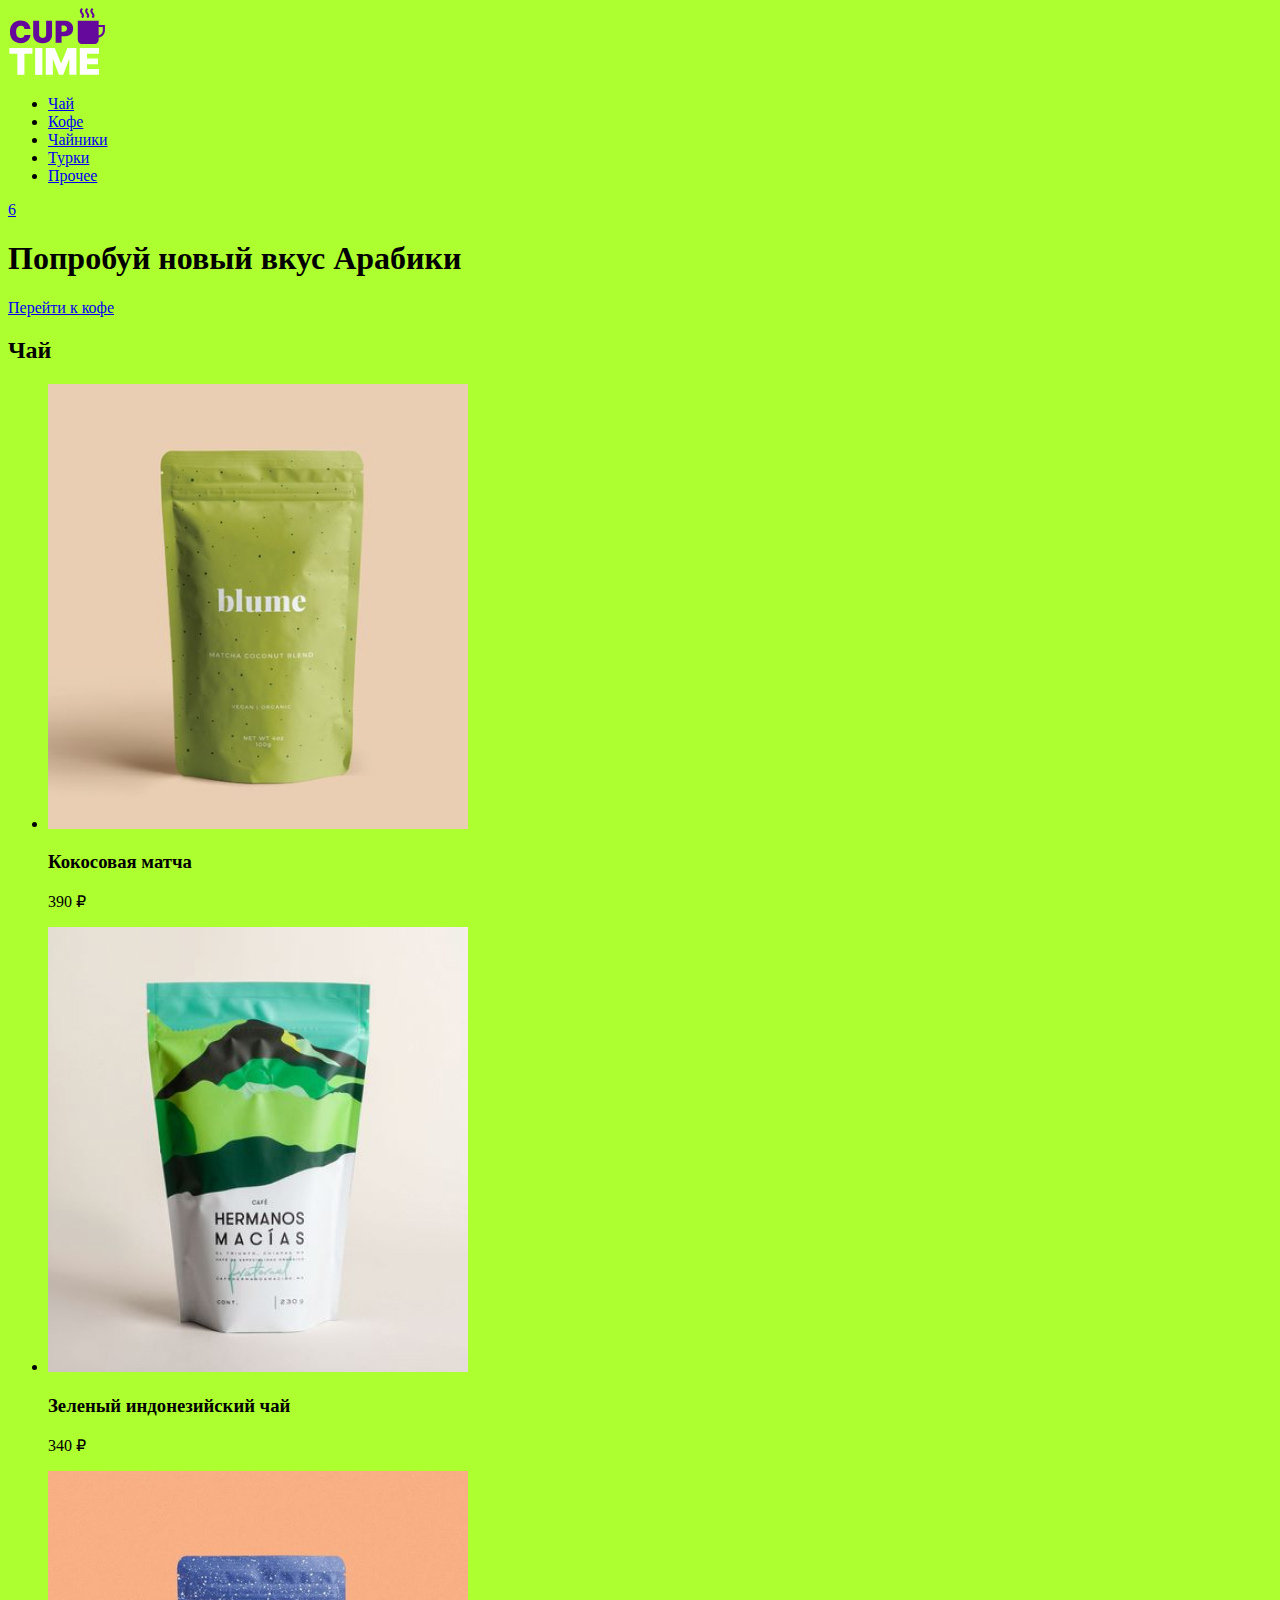
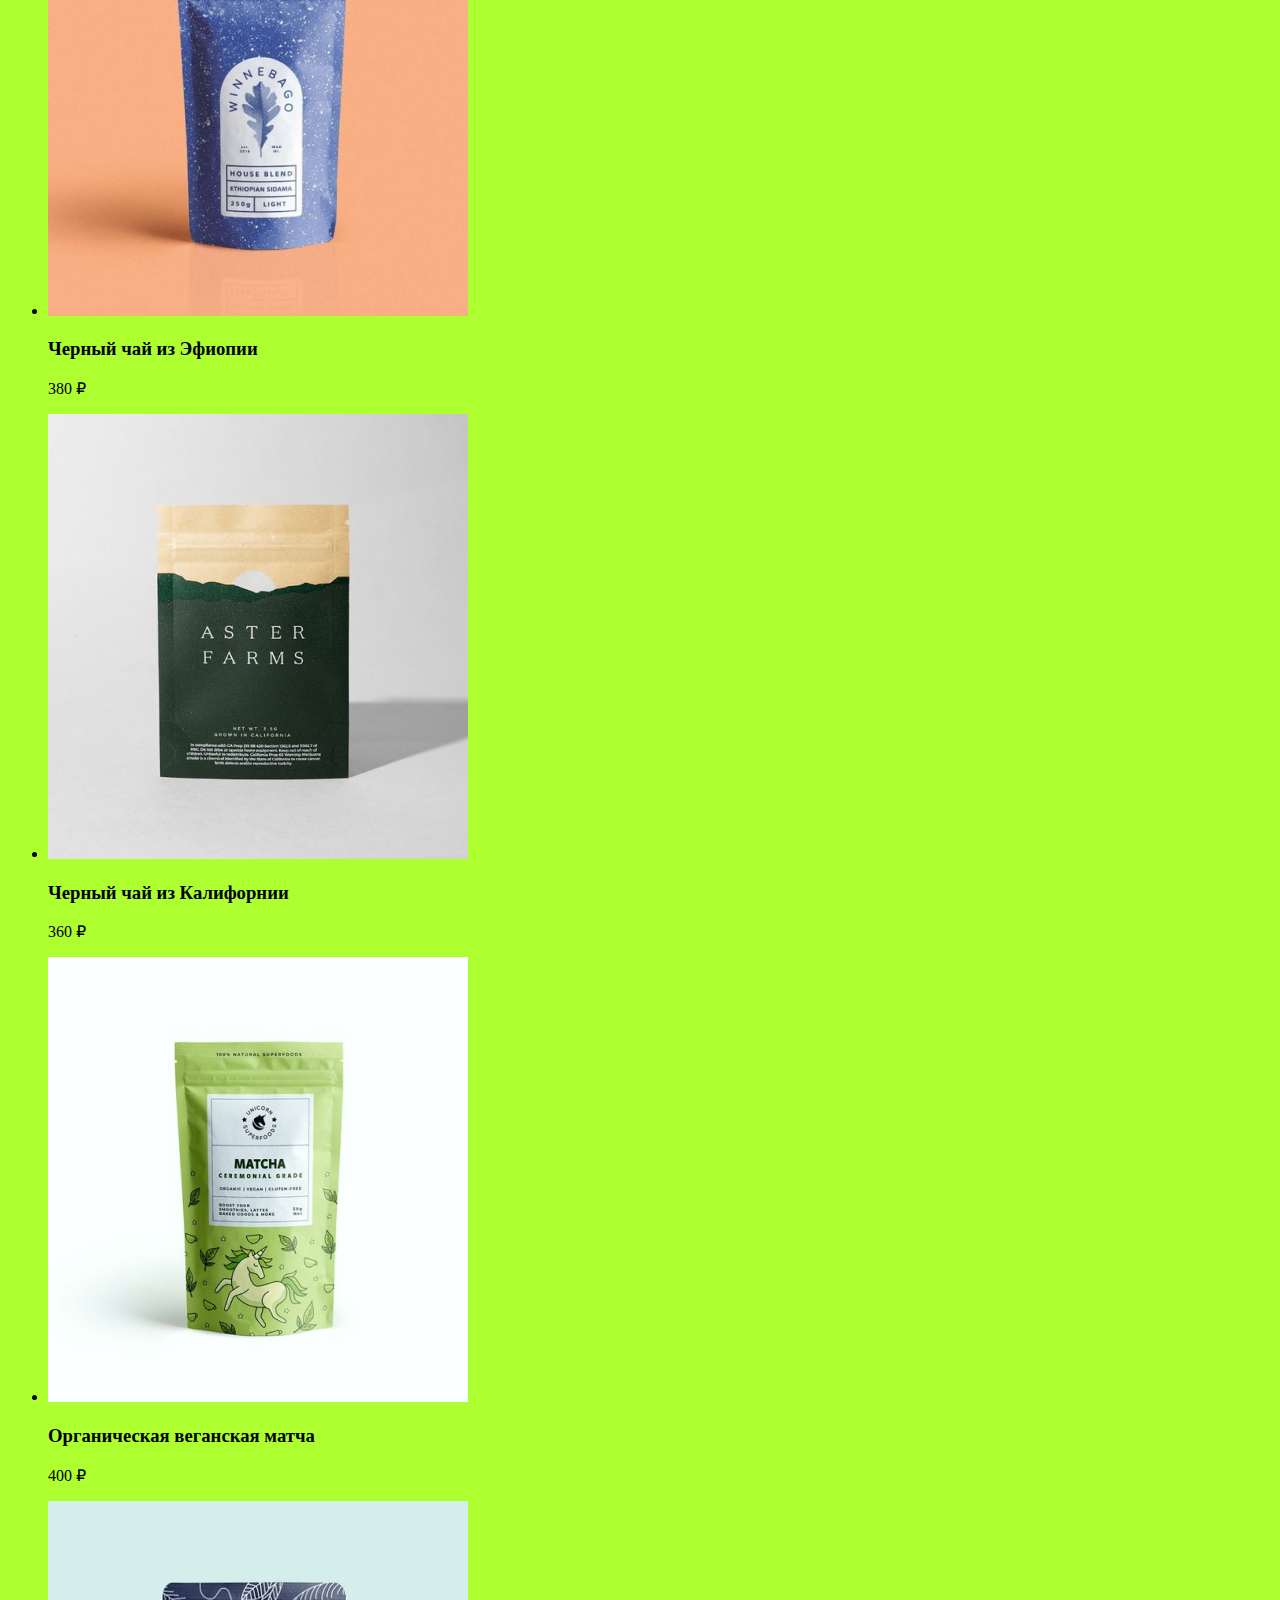
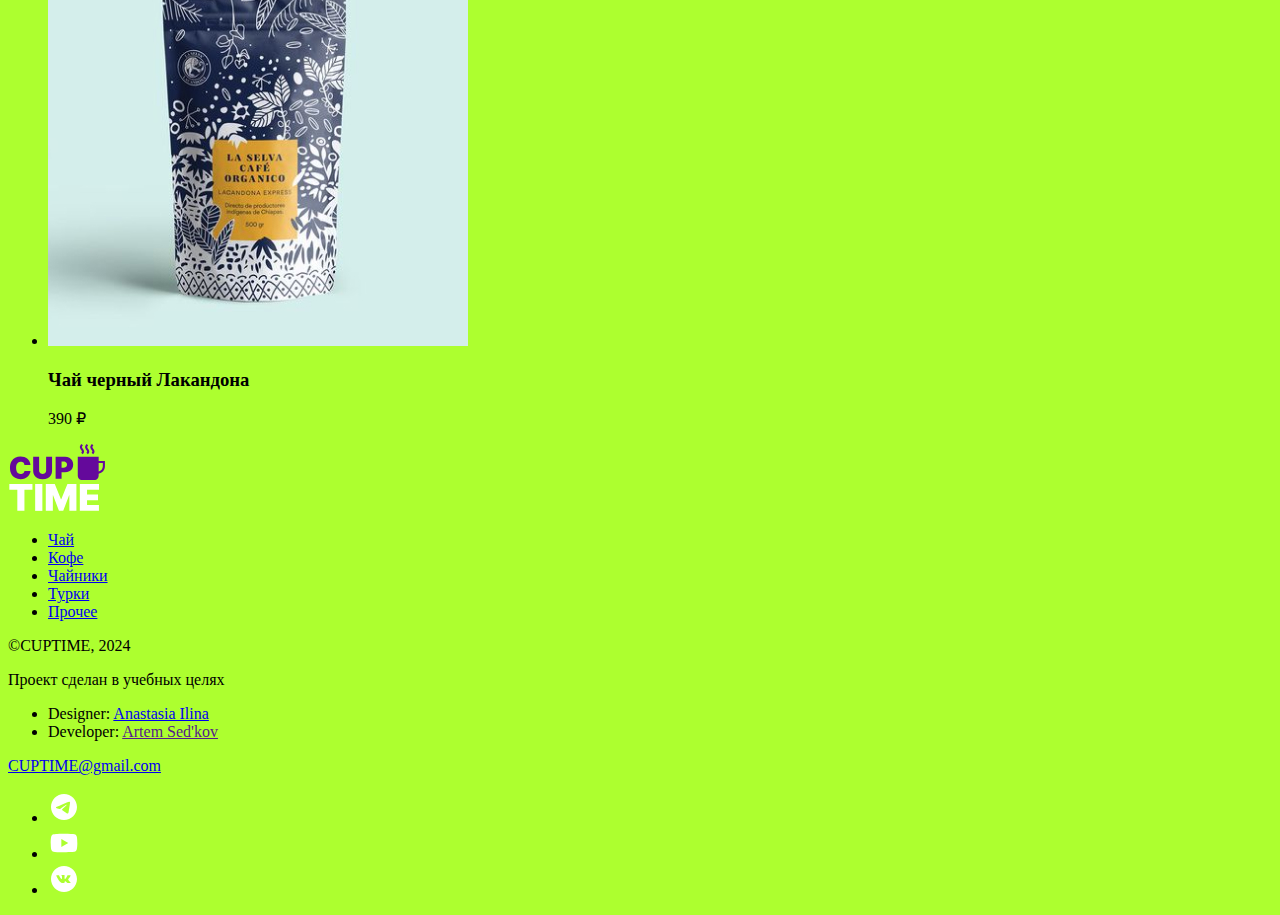
==== index.html @ 1fa9e643 "init project" ====
<!DOCTYPE html>
<html lang="ru">

<head>
	<meta charset="UTF-8">
	<meta name="viewport" content="width=device-width, initial-scale=1.0">
	<title>Cap Time by Artem</title>
</head>

<body style="background-color:greenyellow;">
	<header class="header">
		<div class="container">
			<a class="header__logo-link">
				<img src="image/logo.svg" alt="Логотип Cap Time" class="header__logo">
			</a>

			<nav class="header__nav">
				<ul class="header__menu">
					<li class="header__menu-item">
						<a href="#" class="header__menu-link">Чай</a>
					</li>
					<li class="header__menu-item">
						<a href="#" class="header__menu-link">Кофе</a>
					</li>
					<li class="header__menu-item">
						<a href="#" class="header__menu-link">Чайники</a>
					</li>
					<li class="header__menu-item">
						<a href="#" class="header__menu-link">Турки</a>
					</li>
					<li class="header__menu-item">
						<a href="#" class="header__menu-link">Прочее</a>
					</li>
				</ul>

			</nav>

			<a href="cart.html" class="header__cart-link">6</a>
		</div>
	</header>
	<main class="main">
		<section class="promo">
			<div class="container">
				<div class="promo__container">
					<h1 class="promo__title">
						Попробуй новый вкус Арабики</h1>

					<a href="#" class="promo__link">Перейти к кофе</a>
				</div>
			</div>
		</section>
		<section class="products">
			<div class="container">
				<h2 class="products__title">Чай</h2>

				<ul class="products__list">
					<li class="products__item">
						<article class="product">
							<img src="image/photo-2.jpg" alt="Кокосовая матча" class="product__image">
							<h3 class="product__title">Кокосовая матча</h3>
							<p class="product__price">390 ₽</p>
						</article>
					</li>
					<li class="products__item">
						<article class="product">
							<img src="image/photo-1.jpg" alt="Зеленый индонезийский чай" class="product__image">
							<h3 class="product__title">Зеленый индонезийский чай</h3>
							<p class="product__price">340 ₽</p>
						</article>
					</li>
					<li class="products__item">
						<article class="product">
							<img src="image/photo.jpg" alt="Черный чай из Эфиопии" class="product__image">
							<h3 class="product__title">Черный чай из Эфиопии</h3>
							<p class="product__price">380 ₽</p>
						</article>
					</li>
					<li class="products__item">
						<article class="product">
							<img src="image/photo-5.jpg" alt="Черный чай из Калифорнии" class="product__image">
							<h3 class="product__title">Черный чай из Калифорнии</h3>
							<p class="product__price">360 ₽</p>
						</article>
					</li>
					<li class="products__item">
						<article class="product">
							<img src="image/photo-4.jpg" alt="Органическая веганская матча" class="product__image">
							<h3 class="product__title">Органическая веганская матча</h3>
							<p class="product__price">400 ₽</p>
						</article>
					</li>
					<li class="products__item">
						<article class="product">
							<img src="image/photo-3.jpg" alt="Чай черный Лакандона" class="product__image">
							<h3 class="product__title">Чай черный Лакандона</h3>
							<p class="product__price">390 ₽</p>
						</article>
					</li>
				</ul>
			</div>
		</section>
	</main>

	<footer class="footer">
		<div class="container footer__container">
			<a class="footer__logo-link">
				<img src="image/logo.svg" alt="Логотип Cup Time" class="footer__logo">
			</a>

			<div class="footer__nav">
				<ul class="footer__menu">
					<li class="footer__menu-item">
						<a href="#" class="footer__menu-link">Чай</a>
					</li>
					<li class="footer__menu-item">
						<a href="#" class="footer__menu-link">Кофе</a>
					</li>
					<li class="footer__menu-item">
						<a href="#" class="footer__menu-link">Чайники</a>
					</li>
					<li class="footer__menu-item">
						<a href="#" class="footer__menu-link">Турки</a>
					</li>
					<li class="footer__menu-item">
						<a href="#" class="footer__menu-link">Прочее</a>
					</li>
				</ul>
			</div>

			<div class="footer__info">
				<p class="footer__copyright">©CUPTIME, 2024</p>

				<p class="footer__description">Проект сделан в учебных целях</p>

				<ul class="footer__developers">
					<li class="footer_developer">Designer:
						<a href="#" class="footer__developer-link">Anastasia Ilina</a>
					</li>
					<li class="footer_developer">Developer:
						<a href="" class="footer__developer-link">Artem Sed'kov</a>
					</li>
				</ul>
			</div>

			<div class="footer__contacts">
				<a href="mailto:CUPTIME@gmail.com" class="footer__email">CUPTIME@gmail.com</a>

				<ul class="footer__social">
					<li class="footer_social__item">
						<a href="#" class="footer__social-link">
							<svg width="32" height="32" viewBox="0 0 32 32" fill="none" xmlns="http://www.w3.org/2000/svg">
								<path
									d="M16 3C8.824 3 3 8.824 3 16C3 23.176 8.824 29 16 29C23.176 29 29 23.176 29 16C29 8.824 23.176 3 16 3ZM22.032 11.84C21.837 13.894 20.992 18.886 20.563 21.187C20.381 22.162 20.017 22.487 19.679 22.526C18.925 22.591 18.353 22.032 17.625 21.551C16.481 20.797 15.831 20.329 14.726 19.601C13.439 18.756 14.271 18.288 15.012 17.534C15.207 17.339 18.535 14.31 18.6 14.037C18.609 13.9957 18.6078 13.9527 18.5965 13.9119C18.5852 13.8712 18.5641 13.8338 18.535 13.803C18.457 13.738 18.353 13.764 18.262 13.777C18.145 13.803 16.325 15.012 12.776 17.404C12.256 17.755 11.788 17.937 11.372 17.924C10.904 17.911 10.02 17.664 9.357 17.443C8.538 17.183 7.901 17.04 7.953 16.585C7.979 16.351 8.304 16.117 8.915 15.87C12.711 14.219 15.233 13.127 16.494 12.607C20.108 11.099 20.849 10.839 21.343 10.839C21.447 10.839 21.694 10.865 21.85 10.995C21.98 11.099 22.019 11.242 22.032 11.346C22.019 11.424 22.045 11.658 22.032 11.84Z"
									fill="white" />
							</svg>
						</a>
					</li>
					<li class="footer_social__item">
						<a href="#" class="footer__social-link">
							<svg width="32" height="32" viewBox="0 0 32 32" fill="none" xmlns="http://www.w3.org/2000/svg">
								<path
									d="M13.3337 20.0001L20.2537 16.0001L13.3337 12.0001V20.0001ZM28.747 9.56008C28.9203 10.1867 29.0403 11.0267 29.1203 12.0934C29.2137 13.1601 29.2537 14.0801 29.2537 14.8801L29.3337 16.0001C29.3337 18.9201 29.1203 21.0667 28.747 22.4401C28.4137 23.6401 27.6403 24.4134 26.4403 24.7467C25.8137 24.9201 24.667 25.0401 22.907 25.1201C21.1737 25.2134 19.587 25.2534 18.1203 25.2534L16.0003 25.3334C10.4137 25.3334 6.93366 25.1201 5.56033 24.7467C4.36033 24.4134 3.58699 23.6401 3.25366 22.4401C3.08033 21.8134 2.96033 20.9734 2.88033 19.9067C2.78699 18.8401 2.74699 17.9201 2.74699 17.1201L2.66699 16.0001C2.66699 13.0801 2.88033 10.9334 3.25366 9.56008C3.58699 8.36008 4.36033 7.58675 5.56033 7.25341C6.18699 7.08008 7.33366 6.96008 9.09366 6.88008C10.827 6.78675 12.4137 6.74675 13.8803 6.74675L16.0003 6.66675C21.587 6.66675 25.067 6.88008 26.4403 7.25341C27.6403 7.58675 28.4137 8.36008 28.747 9.56008Z"
									fill="white" />
							</svg>
						</a>
					</li>
					<li class="footer_social__item">
						<a href="#" class="footer__social-link">
							<svg width="32" height="32" viewBox="0 0 32 32" fill="none" xmlns="http://www.w3.org/2000/svg">
								<path
									d="M16 3C8.82021 3 3 8.82021 3 16C3 23.1798 8.82021 29 16 29C23.1798 29 29 23.1798 29 16C29 8.82021 23.1798 3 16 3ZM20.9996 17.667C20.9996 17.667 22.1493 18.8018 22.4323 19.3285C22.4404 19.3394 22.4445 19.3502 22.4472 19.3556C22.5623 19.5493 22.5894 19.6996 22.5325 19.812C22.4377 19.9989 22.1127 20.0909 22.0017 20.0991H19.9704C19.8296 20.0991 19.5344 20.0625 19.1769 19.816C18.902 19.6238 18.6311 19.3082 18.3671 19.0008C17.973 18.5431 17.6318 18.1477 17.2878 18.1477C17.2441 18.1476 17.2007 18.1545 17.1592 18.168C16.8992 18.252 16.566 18.623 16.566 19.6116C16.566 19.9203 16.3223 20.0977 16.1503 20.0977H15.22C14.9031 20.0977 13.2524 19.9867 11.7899 18.4443C9.99969 16.5552 8.38823 12.7662 8.37469 12.731C8.27312 12.4859 8.48302 12.3546 8.71187 12.3546H10.7634C11.037 12.3546 11.1264 12.5211 11.1886 12.6687C11.2618 12.8407 11.5299 13.5246 11.97 14.2937C12.6836 15.5477 13.121 16.0569 13.4718 16.0569C13.5375 16.0561 13.6021 16.0394 13.66 16.0081C14.1177 15.7535 14.0324 14.1218 14.0121 13.7832C14.0121 13.7196 14.0107 13.0533 13.7765 12.7337C13.6085 12.5022 13.3228 12.4142 13.1495 12.3817C13.2196 12.2849 13.3121 12.2064 13.419 12.1528C13.7331 11.9957 14.2992 11.9727 14.8611 11.9727H15.174C15.7833 11.9808 15.9404 12.0201 16.1611 12.0756C16.608 12.1826 16.6175 12.471 16.5782 13.4582C16.566 13.7385 16.5539 14.0554 16.5539 14.4292C16.5539 14.5104 16.5498 14.5971 16.5498 14.6892C16.5363 15.1916 16.52 15.7617 16.8748 15.9959C16.9211 16.025 16.9745 16.0404 17.0292 16.0406C17.1524 16.0406 17.5234 16.0406 18.5282 14.3168C18.8381 13.7619 19.1074 13.1853 19.334 12.5916C19.3543 12.5564 19.4139 12.448 19.4843 12.406C19.5362 12.3795 19.5939 12.3661 19.6522 12.3668H22.064C22.3267 12.3668 22.5068 12.406 22.5406 12.5076C22.6002 12.6687 22.5298 13.1603 21.4289 14.6512L20.9373 15.2999C19.9393 16.608 19.9393 16.6744 20.9996 17.667Z"
									fill="white" />
							</svg>
						</a>
					</li>
				</ul>
			</div>
		</div>
	</footer>
</body>

</html>
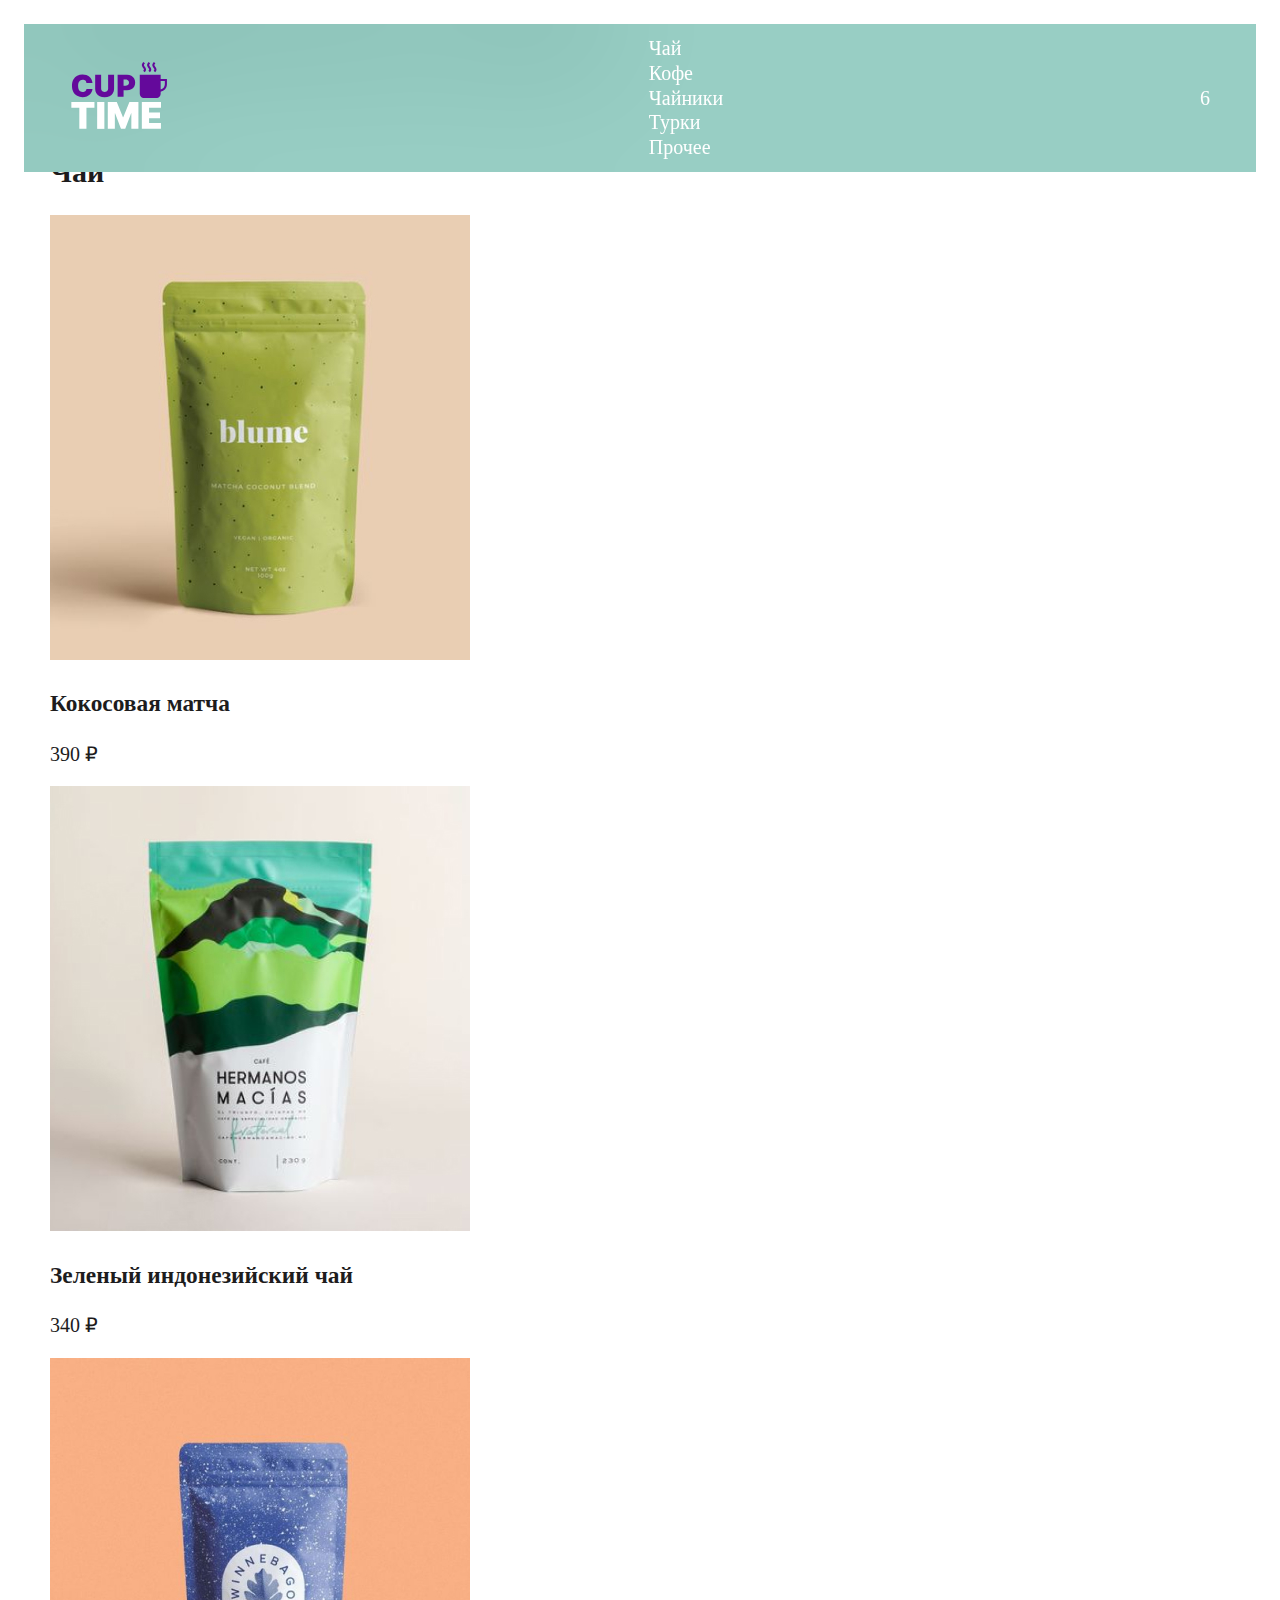
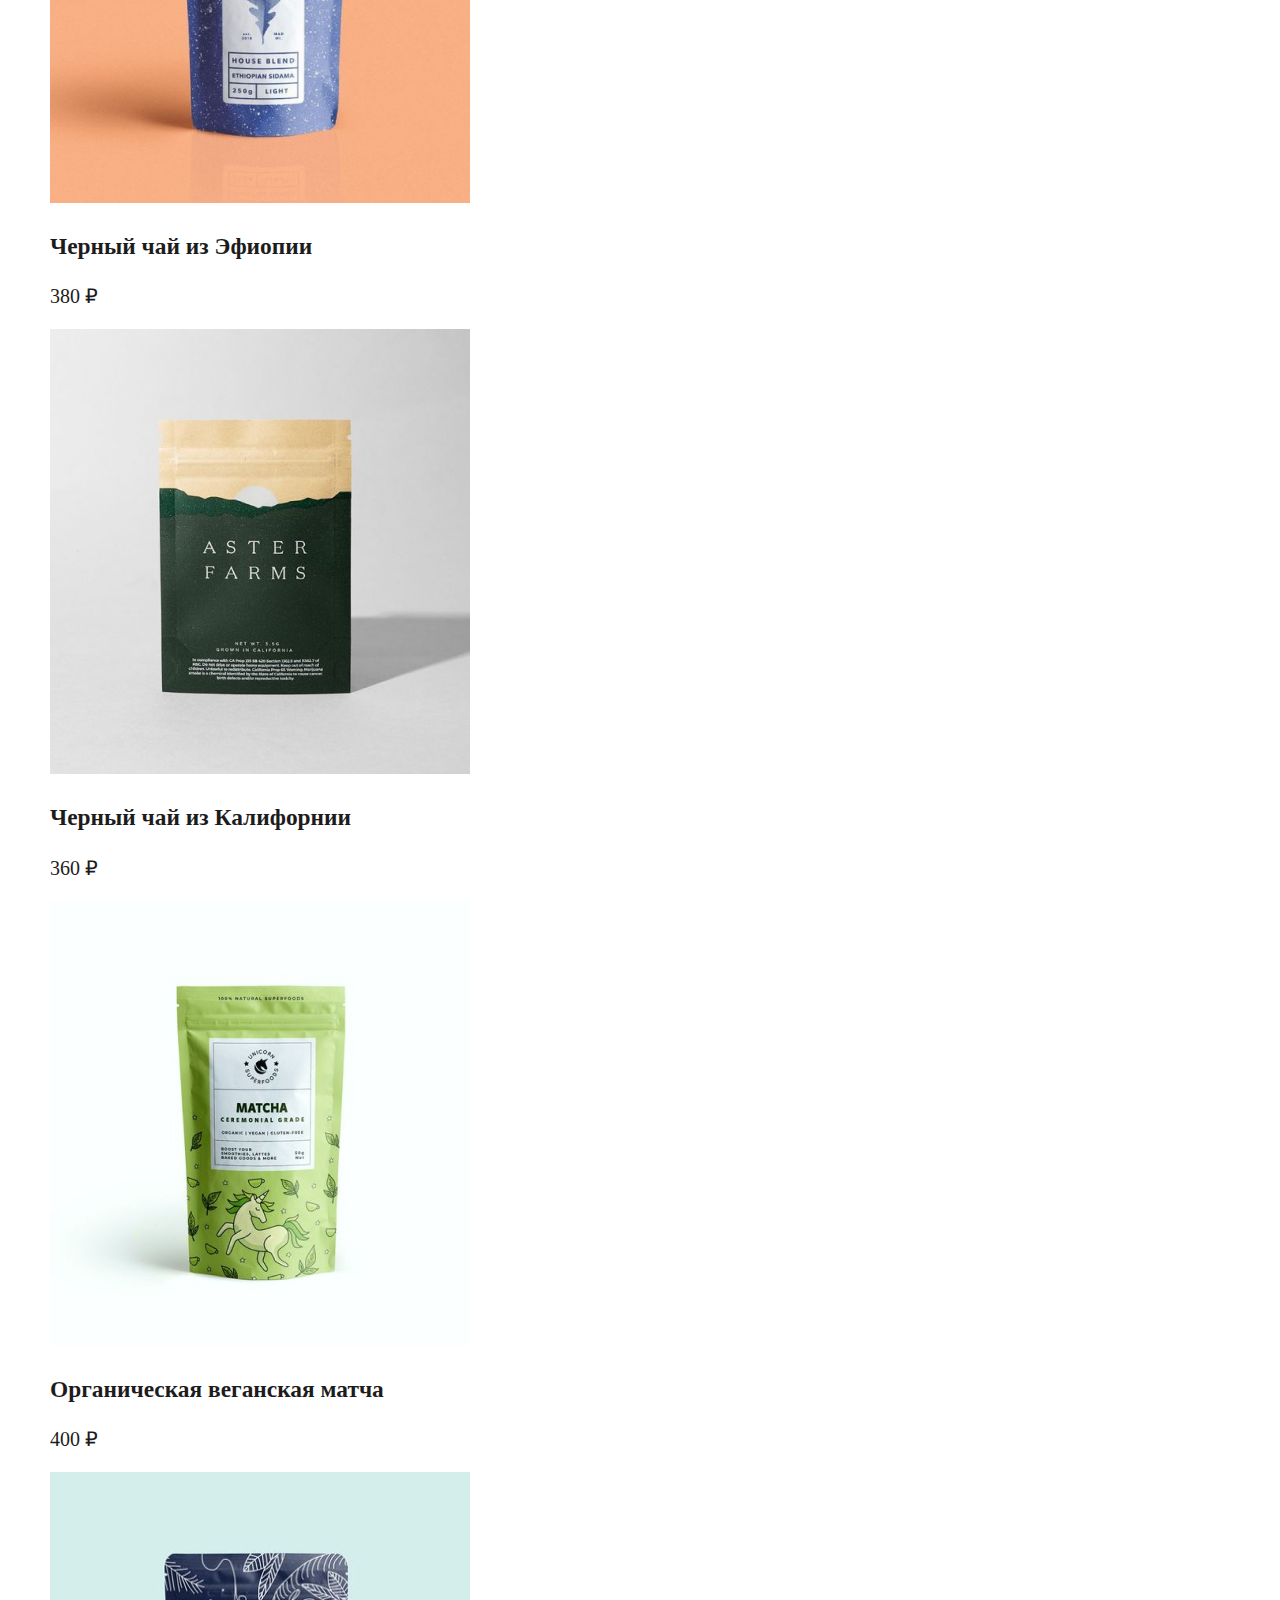
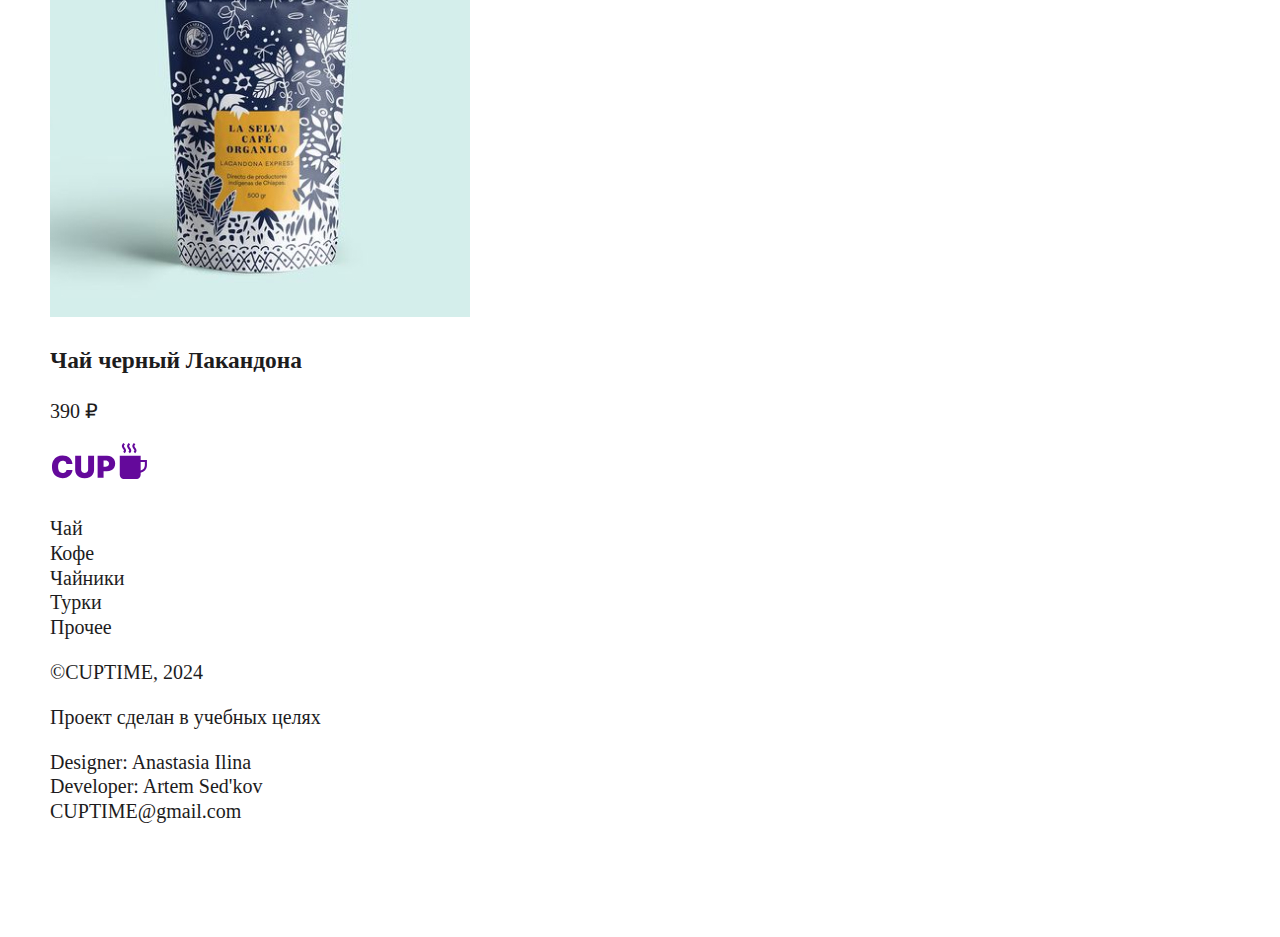
==== commit 9bb11774: "add style" ====
--- a/index.html
+++ b/index.html
@@ -5,11 +5,14 @@
 	<meta charset="UTF-8">
 	<meta name="viewport" content="width=device-width, initial-scale=1.0">
 	<title>Cap Time by Artem</title>
+	<link rel="stylesheet" href="styles/normalize.css">
+	<link rel="stylesheet" href="styles/style.css">
+
 </head>
 
-<body style="background-color:greenyellow;">
+<body>
 	<header class="header">
-		<div class="container">
+		<div class="container header__container">
 			<a class="header__logo-link">
 				<img src="image/logo.svg" alt="Логотип Cap Time" class="header__logo">
 			</a>
@@ -164,7 +167,7 @@
 							</svg>
 						</a>
 					</li>
-					<li class="footer_social__item">
+					<li class="footer_social-item">
 						<a href="#" class="footer__social-link">
 							<svg width="32" height="32" viewBox="0 0 32 32" fill="none" xmlns="http://www.w3.org/2000/svg">
 								<path
--- a/styles/style.css
+++ b/styles/style.css
@@ -0,0 +1,87 @@
+@font-face {
+  font-display: swap; 
+  font-family: 'Inter';
+  font-style: normal;
+  font-weight: 400;
+  src: url('../fonts/inter-v13-cyrillic_latin-regular.woff2') format('woff2');
+}
+
+html {
+	box-sizing: border-box;
+}
+
+*,
+*::before,
+*::after {
+	box-sizing: inherit;
+}
+
+body {
+	font-family: Inter;
+	background-color: #fff;
+	font-size: 20px;
+	line-height: 1.24;
+	color: #1d1c1d;
+}
+
+ul {
+  padding-left: 0;
+  margin-top: 0;
+  margin-bottom: 0;
+  list-style: none;
+}
+
+a{
+	text-decoration: none;
+	color: inherit;
+}
+
+img {
+  max-width: 100%;
+	height: auto;
+}
+
+.container {
+	max-width: 1400px;
+	margin: 0 auto;
+  padding: 0 50px;
+}
+
+.header {
+	padding: 0 24px;
+	width: 100%;
+	position: absolute;
+	top: 24px;	
+	left: 50%;
+	transform: translateX(-50%);
+	color: #fff;
+}
+
+.header__container{
+	max-width: 1392px;
+	backdrop-filter: blur(60px);
+	background: rgba(108, 185, 171, 0.7);
+	padding: 12px 46px;
+	display: flex;
+	justify-content: space-between;
+	align-items: center;
+}
+
+header__logo-link{
+	
+}
+header__nav{
+	
+}
+header__menu{
+	
+}
+header__menu-item{
+	
+}
+header__menu-linc{
+	
+}
+header__cart-link{
+	
+}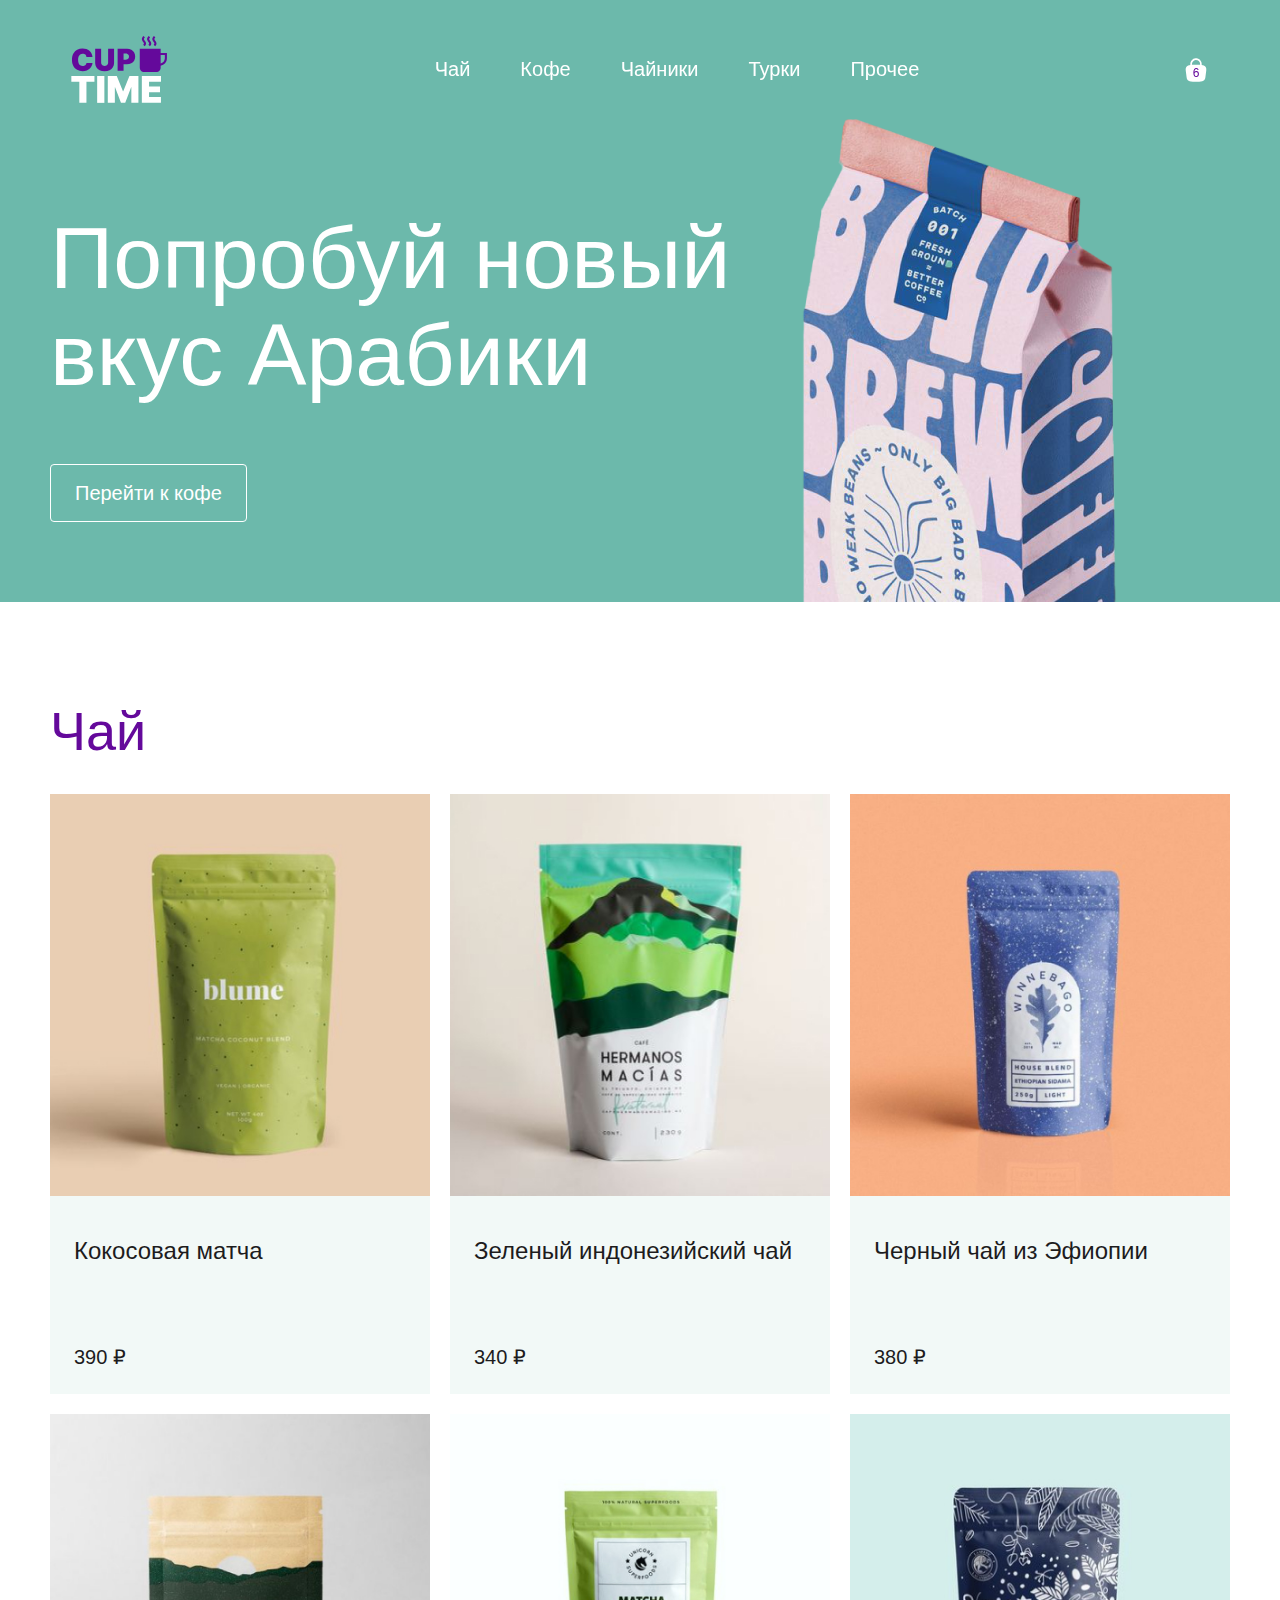
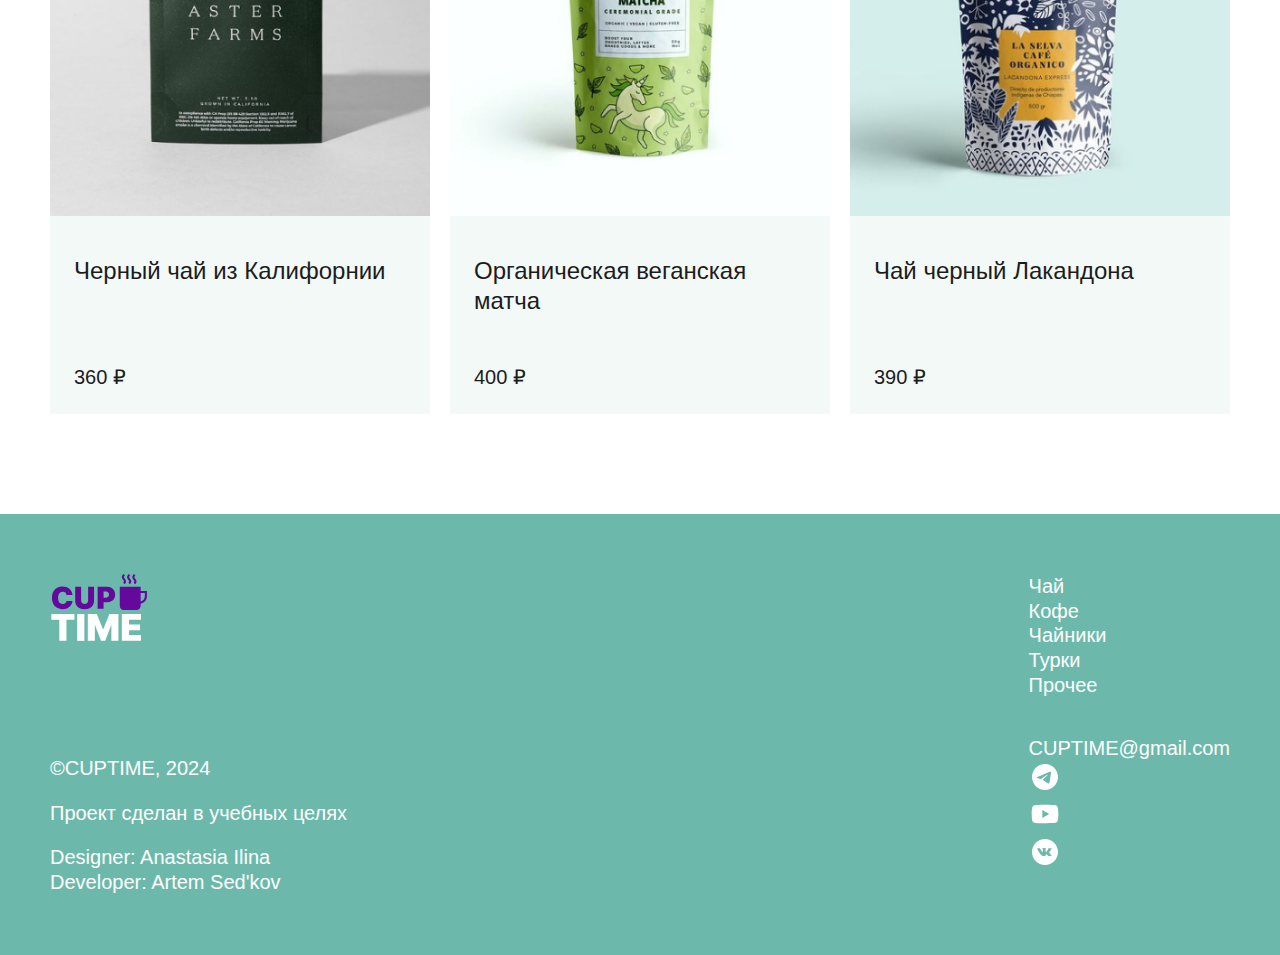
==== commit 1724acc7: "add style header and main" ====
--- a/index.html
+++ b/index.html
@@ -45,8 +45,7 @@
 		<section class="promo">
 			<div class="container">
 				<div class="promo__container">
-					<h1 class="promo__title">
-						Попробуй новый вкус Арабики</h1>
+					<h1 class="promo__title">Попробуй новый вкус Арабики </h1>
 
 					<a href="#" class="promo__link">Перейти к кофе</a>
 				</div>
@@ -60,43 +59,55 @@
 					<li class="products__item">
 						<article class="product">
 							<img src="image/photo-2.jpg" alt="Кокосовая матча" class="product__image">
-							<h3 class="product__title">Кокосовая матча</h3>
-							<p class="product__price">390 ₽</p>
+							<div class="product__content">
+								<h3 class="product__title">Кокосовая матча</h3>
+								<p class="product__price">390 ₽</p>
+							</div>
 						</article>
 					</li>
 					<li class="products__item">
 						<article class="product">
 							<img src="image/photo-1.jpg" alt="Зеленый индонезийский чай" class="product__image">
-							<h3 class="product__title">Зеленый индонезийский чай</h3>
-							<p class="product__price">340 ₽</p>
+							<div class="product__content">
+								<h3 class="product__title">Зеленый индонезийский чай</h3>
+								<p class="product__price">340 ₽</p>
+							</div>
 						</article>
 					</li>
 					<li class="products__item">
 						<article class="product">
 							<img src="image/photo.jpg" alt="Черный чай из Эфиопии" class="product__image">
-							<h3 class="product__title">Черный чай из Эфиопии</h3>
-							<p class="product__price">380 ₽</p>
+							<div class="product__content">
+								<h3 class="product__title">Черный чай из Эфиопии</h3>
+								<p class="product__price">380 ₽</p>
+							</div>
 						</article>
 					</li>
 					<li class="products__item">
 						<article class="product">
 							<img src="image/photo-5.jpg" alt="Черный чай из Калифорнии" class="product__image">
-							<h3 class="product__title">Черный чай из Калифорнии</h3>
-							<p class="product__price">360 ₽</p>
+							<div class="product__content">
+								<h3 class="product__title">Черный чай из Калифорнии</h3>
+								<p class="product__price">360 ₽</p>
+							</div>
 						</article>
 					</li>
 					<li class="products__item">
 						<article class="product">
 							<img src="image/photo-4.jpg" alt="Органическая веганская матча" class="product__image">
-							<h3 class="product__title">Органическая веганская матча</h3>
-							<p class="product__price">400 ₽</p>
+							<div class="product__content">
+								<h3 class="product__title">Органическая веганская матча</h3>
+								<p class="product__price">400 ₽</p>
+							</div>
 						</article>
 					</li>
 					<li class="products__item">
 						<article class="product">
 							<img src="image/photo-3.jpg" alt="Чай черный Лакандона" class="product__image">
-							<h3 class="product__title">Чай черный Лакандона</h3>
-							<p class="product__price">390 ₽</p>
+							<div class="product__content">
+								<h3 class="product__title">Чай черный Лакандона</h3>
+								<p class="product__price">390 ₽</p>
+							</div>
 						</article>
 					</li>
 				</ul>
--- a/styles/style.css
+++ b/styles/style.css
@@ -17,7 +17,7 @@
 }
 
 body {
-	font-family: Inter;
+	font-family: Inter, sans-serif;
 	background-color: #fff;
 	font-size: 20px;
 	line-height: 1.24;
@@ -67,21 +67,147 @@
 	align-items: center;
 }
 
-header__logo-link{
-	
-}
-header__nav{
-	
-}
-header__menu{
-	
-}
-header__menu-item{
-	
-}
-header__menu-linc{
-	
-}
-header__cart-link{
-	
+.header__logo-link{
+	font-size: 0;
+	}
+	.header__menu {
+	display: flex;
+	align-items: center;
+	gap: 50px;
+}
+.header__cart-link{
+	width: 28px;
+	height: 28px;
+	color: #64099b;
+	font-size: 12px;
+	background-image: url("/image/bag-2.svg");
+	background-position: center;
+	background-repeat: no-repeat;
+	text-align: center;
+	padding: 10px 4px 3px;
+}
+
+.promo {
+	background-color: #6cb9ab;
+	color: #fff;
+}
+.promo__container {
+	padding-top: 210px;
+	padding-bottom: 80px;
+	background-image: url("/image/bg-image.png");
+	background-position: right 113px bottom 0 ;
+	background-repeat: no-repeat;	
+}
+.promo__title {
+	font-weight: 400;
+	font-size: 88px;
+	line-height: 1.1;
+	margin-top: 0;
+	margin-bottom: 60px;
+	max-width: 800px;
+}
+.promo__link {
+	display: inline-block;
+	border: 1px solid #fff;
+	border-radius: 4px;
+	padding: 16px 24px;
+}
+
+.products {
+padding: 100px 0;
+}
+.products__title {
+	font-weight: 400;
+	font-size: 54px;
+	line-height: 1.1;
+	color: #64099b;
+	margin-top: 0;
+	margin-bottom: 32px;
+}
+.products__list {
+	display: grid;
+	grid-template-columns: repeat(3, 1fr);
+	gap: 20px;
+}
+.product {
+	font-size: 0;
+	background: #f2f9f7;
+	min-height: 600px;
+	display: flex;
+	flex-direction: column;
+	color: #1d1c1d;
+}
+.product__image {
+	width: 100%;
+}
+.product__content{
+	flex-grow: 1;
+	padding: 40px 24px 24px;
+	display: flex;
+	flex-direction: column;
+}
+.product__title {
+	flex-grow: 1;
+	font-weight: 400;
+	font-size: 24px;
+	margin-top: 0;
+	margin-bottom: 4px;
+	overflow: hidden;
+	text-overflow: ellipsis;
+  display: -webkit-box;
+	-webkit-line-clamp: 2;
+	-webkit-box-orient: vertical;
+}
+.product__price {
+	margin: 0;
+	font-size: 20px;
+}
+
+.footer {
+	padding: 60px 0;
+	background-color: #6cb9ab;
+	color: #fff;
+}
+
+.footer__container {
+	display: grid;
+	gap: 38px;
+grid-template-columns: repeat(2, max-content);
+justify-content: space-between;
+}
+.footer__logo-link {
+}
+.footer__logo {
+}
+.footer__nav {
+}
+.footer__menu {
+}
+.footer__menu-item {
+}
+.footer__menu-link {
+}
+.footer__info {
+}
+.footer__copyright {
+}
+.footer__description {
+}
+.footer__developers {
+}
+.footer_developer {
+}
+.footer__developer-link {
+}
+.footer__contacts {
+}
+.footer__email {
+}
+.footer__social {
+}
+.footer_social__item {
+}
+.footer__social-link {
+}
+.footer_social-item {
 }